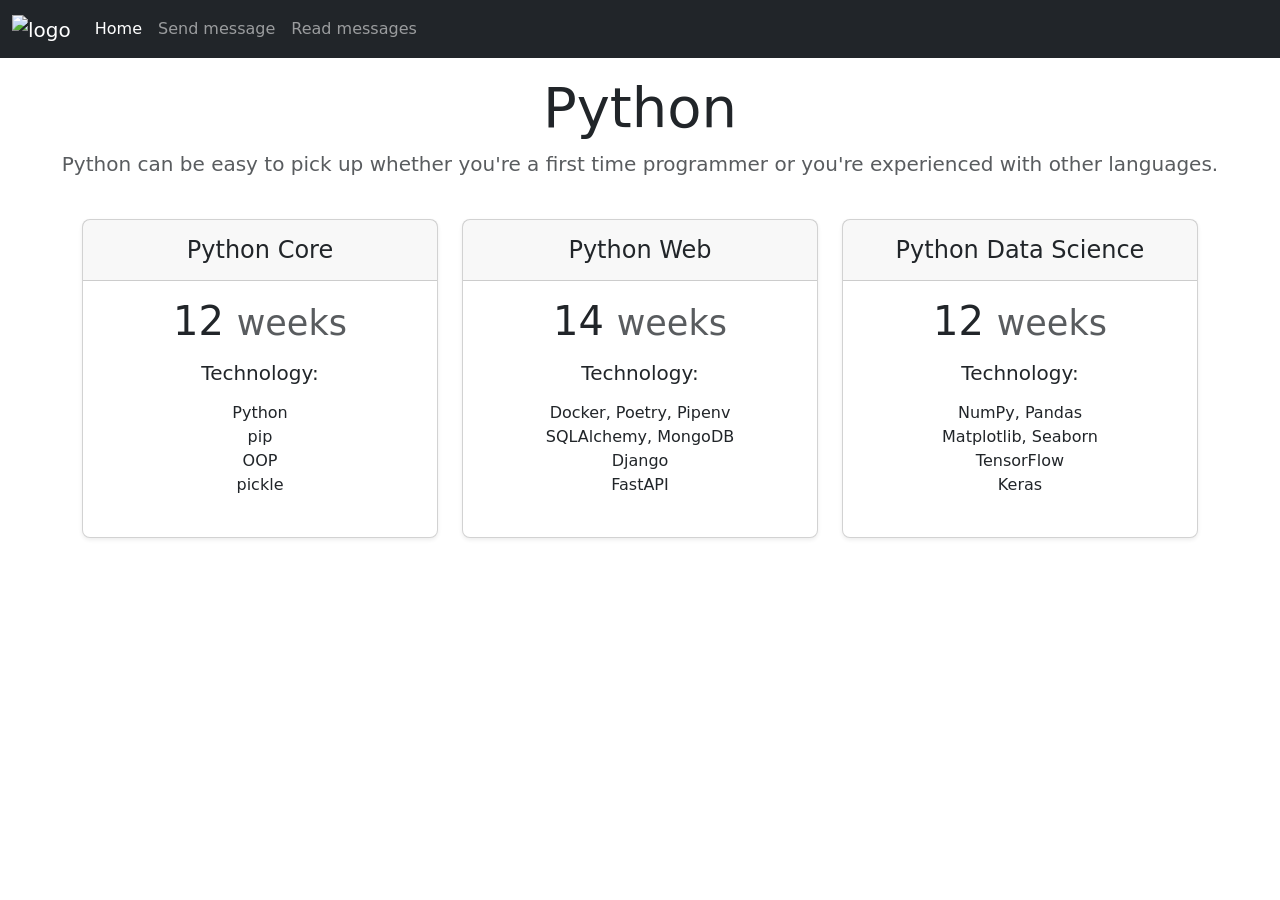
==== index.html @ f1d5e368 "Add initial HTML structure with Bootstrap integration" ====
<!DOCTYPE html>
<html lang="en">
  <head>
    <meta charset="UTF-8" />
    <meta http-equiv="X-UA-Compatible" content="IE=edge" />
    <meta name="viewport" content="width=device-width, initial-scale=1.0" />
    <title>Document</title>
    <!-- CSS only -->
    <link
      href="https://cdn.jsdelivr.net/npm/bootstrap@5.2.2/dist/css/bootstrap.min.css"
      rel="stylesheet"
      integrity="sha384-Zenh87qX5JnK2Jl0vWa8Ck2rdkQ2Bzep5IDxbcnCeuOxjzrPF/et3URy9Bv1WTRi"
      crossorigin="anonymous"
    />
    <link rel="stylesheet" href="/style.css" />
  </head>
  <body>
    <header>
      <nav
        class="navbar navbar-expand navbar-dark bg-dark"
        aria-label="Second navbar example"
      >
        <div class="container-fluid">
          <a class="navbar-brand" href="#">
            <img src="/logo.png" alt="logo" />
          </a>
          <div class="collapse navbar-collapse" id="navbarsExample02">
            <ul class="navbar-nav me-auto">
              <li class="nav-item">
                <a class="nav-link active" aria-current="page" href="#">Home</a>
              </li>
              <li class="nav-item">
                <a class="nav-link" href="/message.html">Send message</a>
              </li>
              <li class="nav-item">
                <a class="nav-link" href="/read">Read messages</a>
              </li>
            </ul>
          </div>
        </div>
      </nav>

      <div class="p-3 pb-md-4 mx-auto text-center">
        <h1 class="display-4 fw-normal">Python</h1>
        <p class="fs-5 text-muted">
          Python can be easy to pick up whether you're a first time programmer
          or you're experienced with other languages.
        </p>
      </div>
    </header>
    <main class="container">
      <div class="row row-cols-1 row-cols-md-3 mb-3 text-center">
        <div class="col">
          <div class="card mb-4 rounded-3 shadow-sm">
            <div class="card-header py-3">
              <h4 class="my-0 fw-normal">Python Core</h4>
            </div>
            <div class="card-body">
              <h1 class="card-title pricing-card-title mb-3">
                12 <small class="text-muted fw-light">weeks</small>
              </h1>
              <h5>Technology:</h5>
              <ul class="list-unstyled mt-3 mb-4">
                <li>Python</li>
                <li>pip</li>
                <li>OOP</li>
                <li>pickle</li>
              </ul>
            </div>
          </div>
        </div>
        <div class="col">
          <div class="card mb-4 rounded-3 shadow-sm">
            <div class="card-header py-3">
              <h4 class="my-0 fw-normal">Python Web</h4>
            </div>
            <div class="card-body">
              <h1 class="card-title pricing-card-title mb-3">
                14 <small class="text-muted fw-light">weeks</small>
              </h1>
              <h5>Technology:</h5>
              <ul class="list-unstyled mt-3 mb-4">
                <li>Docker, Poetry, Pipenv</li>
                <li>SQLAlchemy, MongoDB</li>
                <li>Django</li>
                <li>FastAPI</li>
              </ul>
            </div>
          </div>
        </div>
        <div class="col">
          <div class="card mb-4 rounded-3 shadow-sm">
            <div class="card-header py-3">
              <h4 class="my-0 fw-normal">Python Data Science</h4>
            </div>
            <div class="card-body">
              <h1 class="card-title pricing-card-title mb-3">
                12 <small class="text-muted fw-light">weeks</small>
              </h1>
              <h5>Technology:</h5>
              <ul class="list-unstyled mt-3 mb-4">
                <li>NumPy, Pandas</li>
                <li>Matplotlib, Seaborn</li>
                <li>TensorFlow</li>
                <li>Keras</li>
              </ul>
            </div>
          </div>
        </div>
      </div>
    </main>
  </body>
</html>
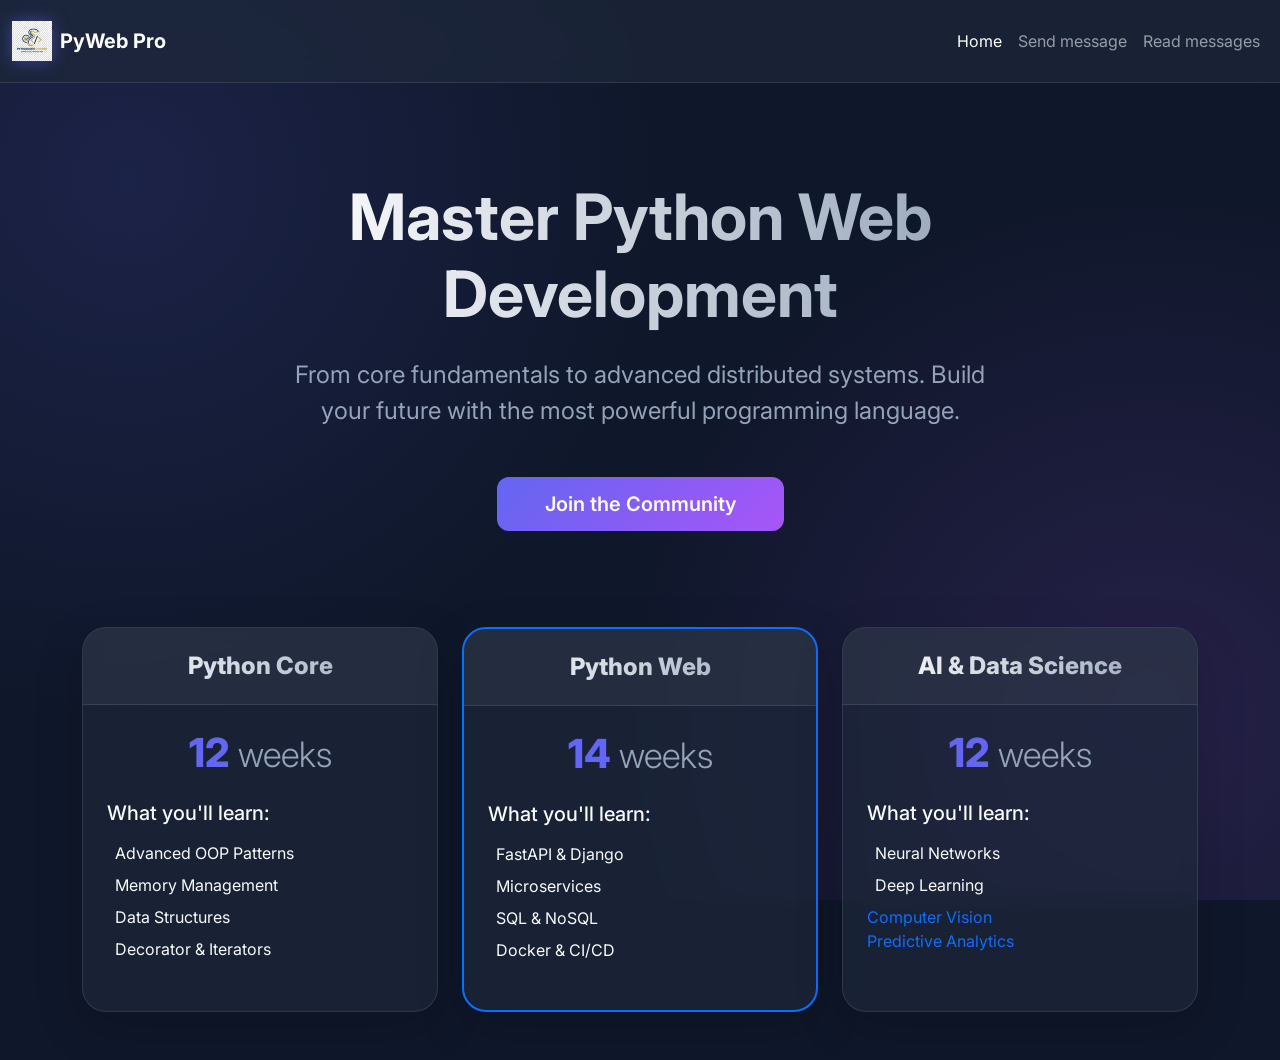
==== commit 40e62f58: "feat: Implement a new visual design system for core pages, update course content, and introduce a re" ====
--- a/index.html
+++ b/index.html
@@ -4,7 +4,11 @@
     <meta charset="UTF-8" />
     <meta http-equiv="X-UA-Compatible" content="IE=edge" />
     <meta name="viewport" content="width=device-width, initial-scale=1.0" />
-    <title>Document</title>
+    <title>Python Courses</title>
+    <!-- Fonts -->
+    <link rel="preconnect" href="https://fonts.googleapis.com">
+    <link rel="preconnect" href="https://fonts.gstatic.com" crossorigin>
+    <link href="https://fonts.googleapis.com/css2?family=Inter:wght@400;600;800&display=swap" rel="stylesheet">
     <!-- CSS only -->
     <link
       href="https://cdn.jsdelivr.net/npm/bootstrap@5.2.2/dist/css/bootstrap.min.css"
@@ -17,17 +21,18 @@
   <body>
     <header>
       <nav
-        class="navbar navbar-expand navbar-dark bg-dark"
+        class="navbar navbar-expand navbar-dark bg-dark sticky-top"
         aria-label="Second navbar example"
       >
         <div class="container-fluid">
-          <a class="navbar-brand" href="#">
-            <img src="/logo.png" alt="logo" />
+          <a class="navbar-brand d-flex align-items-center" href="/">
+            <img src="/logo.png" alt="logo" class="me-2" />
+            <span class="fw-bold text-white">PyWeb Pro</span>
           </a>
           <div class="collapse navbar-collapse" id="navbarsExample02">
-            <ul class="navbar-nav me-auto">
+            <ul class="navbar-nav ms-auto">
               <li class="nav-item">
-                <a class="nav-link active" aria-current="page" href="#">Home</a>
+                <a class="nav-link active" aria-current="page" href="/">Home</a>
               </li>
               <li class="nav-item">
                 <a class="nav-link" href="/message.html">Send message</a>
@@ -40,69 +45,75 @@
         </div>
       </nav>
 
-      <div class="p-3 pb-md-4 mx-auto text-center">
-        <h1 class="display-4 fw-normal">Python</h1>
-        <p class="fs-5 text-muted">
-          Python can be easy to pick up whether you're a first time programmer
-          or you're experienced with other languages.
-        </p>
+      <div class="container py-5 text-center">
+        <div class="row py-lg-5">
+          <div class="col-lg-8 col-md-10 mx-auto">
+            <h1 class="display-3 fw-bold mb-4">Master Python Web Development</h1>
+            <p class="fs-4 text-muted mb-5">
+              From core fundamentals to advanced distributed systems. Build your future with the most powerful programming language.
+            </p>
+            <div class="d-grid gap-2 d-sm-flex justify-content-sm-center">
+              <a href="/message.html" class="btn btn-primary btn-lg px-5">Join the Community</a>
+            </div>
+          </div>
+        </div>
       </div>
     </header>
-    <main class="container">
-      <div class="row row-cols-1 row-cols-md-3 mb-3 text-center">
+    <main class="container mb-5">
+      <div class="row row-cols-1 row-cols-md-3 g-4">
         <div class="col">
-          <div class="card mb-4 rounded-3 shadow-sm">
-            <div class="card-header py-3">
-              <h4 class="my-0 fw-normal">Python Core</h4>
+          <div class="card h-100 shadow-lg">
+            <div class="card-header py-4 text-center">
+              <h4 class="my-0">Python Core</h4>
             </div>
-            <div class="card-body">
-              <h1 class="card-title pricing-card-title mb-3">
+            <div class="card-body p-4">
+              <h1 class="card-title pricing-card-title text-center mb-4">
                 12 <small class="text-muted fw-light">weeks</small>
               </h1>
-              <h5>Technology:</h5>
-              <ul class="list-unstyled mt-3 mb-4">
-                <li>Python</li>
-                <li>pip</li>
-                <li>OOP</li>
-                <li>pickle</li>
+              <h5 class="mb-3">What you'll learn:</h5>
+              <ul class="list-unstyled mb-4">
+                <li class="mb-2"><i class="bi bi-check2 text-primary me-2"></i>Advanced OOP Patterns</li>
+                <li class="mb-2"><i class="bi bi-check2 text-primary me-2"></i>Memory Management</li>
+                <li class="mb-2"><i class="bi bi-check2 text-primary me-2"></i>Data Structures</li>
+                <li class="mb-2"><i class="bi bi-check2 text-primary me-2"></i>Decorator & Iterators</li>
               </ul>
             </div>
           </div>
         </div>
         <div class="col">
-          <div class="card mb-4 rounded-3 shadow-sm">
-            <div class="card-header py-3">
-              <h4 class="my-0 fw-normal">Python Web</h4>
+          <div class="card h-100 shadow-lg border-primary" style="border-width: 2px;">
+            <div class="card-header py-4 text-center">
+              <h4 class="my-0">Python Web</h4>
             </div>
-            <div class="card-body">
-              <h1 class="card-title pricing-card-title mb-3">
+            <div class="card-body p-4">
+              <h1 class="card-title pricing-card-title text-center mb-4">
                 14 <small class="text-muted fw-light">weeks</small>
               </h1>
-              <h5>Technology:</h5>
-              <ul class="list-unstyled mt-3 mb-4">
-                <li>Docker, Poetry, Pipenv</li>
-                <li>SQLAlchemy, MongoDB</li>
-                <li>Django</li>
-                <li>FastAPI</li>
+              <h5 class="mb-3">What you'll learn:</h5>
+              <ul class="list-unstyled mb-4">
+                <li class="mb-2"><i class="bi bi-check2 text-primary me-2"></i>FastAPI & Django</li>
+                <li class="mb-2"><i class="bi bi-check2 text-primary me-2"></i>Microservices</li>
+                <li class="mb-2"><i class="bi bi-check2 text-primary me-2"></i>SQL & NoSQL</li>
+                <li class="mb-2"><i class="bi bi-check2 text-primary me-2"></i>Docker & CI/CD</li>
               </ul>
             </div>
           </div>
         </div>
         <div class="col">
-          <div class="card mb-4 rounded-3 shadow-sm">
-            <div class="card-header py-3">
-              <h4 class="my-0 fw-normal">Python Data Science</h4>
+          <div class="card h-100 shadow-lg">
+            <div class="card-header py-4 text-center">
+              <h4 class="my-0">AI & Data Science</h4>
             </div>
-            <div class="card-body">
-              <h1 class="card-title pricing-card-title mb-3">
+            <div class="card-body p-4">
+              <h1 class="card-title pricing-card-title text-center mb-4">
                 12 <small class="text-muted fw-light">weeks</small>
               </h1>
-              <h5>Technology:</h5>
-              <ul class="list-unstyled mt-3 mb-4">
-                <li>NumPy, Pandas</li>
-                <li>Matplotlib, Seaborn</li>
-                <li>TensorFlow</li>
-                <li>Keras</li>
+              <h5 class="mb-3">What you'll learn:</h5>
+              <ul class="list-unstyled mb-4">
+                <li class="mb-2"><i class="bi bi-check2 text-primary me-2"></i>Neural Networks</li>
+                <li class="mb-2"><i class="bi bi-check2 text-primary me-2"></i>Deep Learning</li>
+                <li class="bi bi-check2 text-primary me-2"></i>Computer Vision</li>
+                <li class="bi bi-check2 text-primary me-2"></i>Predictive Analytics</li>
               </ul>
             </div>
           </div>
--- a/style.css
+++ b/style.css
@@ -0,0 +1,113 @@
+:root {
+  --primary: #6366f1;
+  --secondary: #a855f7;
+  --background: #0f172a;
+  --surface: rgba(30, 41, 59, 0.7);
+  --text: #f8fafc;
+  --glass: rgba(255, 255, 255, 0.05);
+  --glass-border: rgba(255, 255, 255, 0.1);
+  --spacing: 1.5rem;
+}
+
+body {
+  background-color: var(--background);
+  color: var(--text);
+  font-family: 'Inter', system-ui, -apple-system, sans-serif;
+  min-height: 100vh;
+  background-image: 
+    radial-gradient(circle at 10% 20%, rgba(99, 102, 241, 0.15) 0%, transparent 40%),
+    radial-gradient(circle at 90% 80%, rgba(168, 85, 247, 0.15) 0%, transparent 40%);
+  background-attachment: fixed;
+}
+
+.navbar {
+  background: var(--surface) !important;
+  backdrop-filter: blur(12px);
+  border-bottom: 1px solid var(--glass-border);
+  padding: 1rem 0;
+}
+
+.navbar-brand img {
+  height: 40px;
+  filter: drop-shadow(0 0 8px rgba(99, 102, 241, 0.5));
+}
+
+.card {
+  background: var(--surface);
+  backdrop-filter: blur(8px);
+  border: 1px solid var(--glass-border);
+  border-radius: 1.5rem;
+  transition: transform 0.3s ease, box-shadow 0.3s ease;
+  overflow: hidden;
+  color: var(--text);
+}
+
+.card:hover {
+  transform: translateY(-8px);
+  box-shadow: 0 20px 40px rgba(0, 0, 0, 0.4);
+  background: rgba(45, 55, 72, 0.8);
+}
+
+.card-header {
+  background: var(--glass);
+  border-bottom: 1px solid var(--glass-border);
+}
+
+.btn-primary {
+  background: linear-gradient(135deg, var(--primary), var(--secondary));
+  border: none;
+  border-radius: 0.75rem;
+  padding: 0.75rem 1.5rem;
+  font-weight: 600;
+  transition: all 0.3s ease;
+}
+
+.btn-primary:hover {
+  opacity: 0.9;
+  transform: scale(1.05);
+  box-shadow: 0 0 20px rgba(99, 102, 241, 0.4);
+}
+
+.form-control {
+  background: var(--glass);
+  border: 1px solid var(--glass-border);
+  color: var(--text) !important;
+  border-radius: 0.75rem;
+}
+
+.form-control:focus {
+  background: rgba(255, 255, 255, 0.1);
+  border-color: var(--primary);
+  box-shadow: 0 0 0 4px rgba(99, 102, 241, 0.2);
+}
+
+.form-control::placeholder {
+  color: rgba(248, 250, 252, 0.5);
+}
+
+h1, h4 {
+  background: linear-gradient(to right, #fff, #94a3b8);
+  -webkit-background-clip: text;
+  background-clip: text;
+  -webkit-text-fill-color: transparent;
+  font-weight: 800;
+}
+
+.pricing-card-title {
+  -webkit-text-fill-color: initial !important;
+  background: none !important;
+  color: var(--primary);
+}
+
+.text-muted {
+  color: #94a3b8 !important;
+}
+
+.form-signin {
+  max-width: 600px;
+  background: var(--surface);
+  padding: 2rem;
+  border-radius: 2rem;
+  border: 1px solid var(--glass-border);
+  backdrop-filter: blur(12px);
+}
